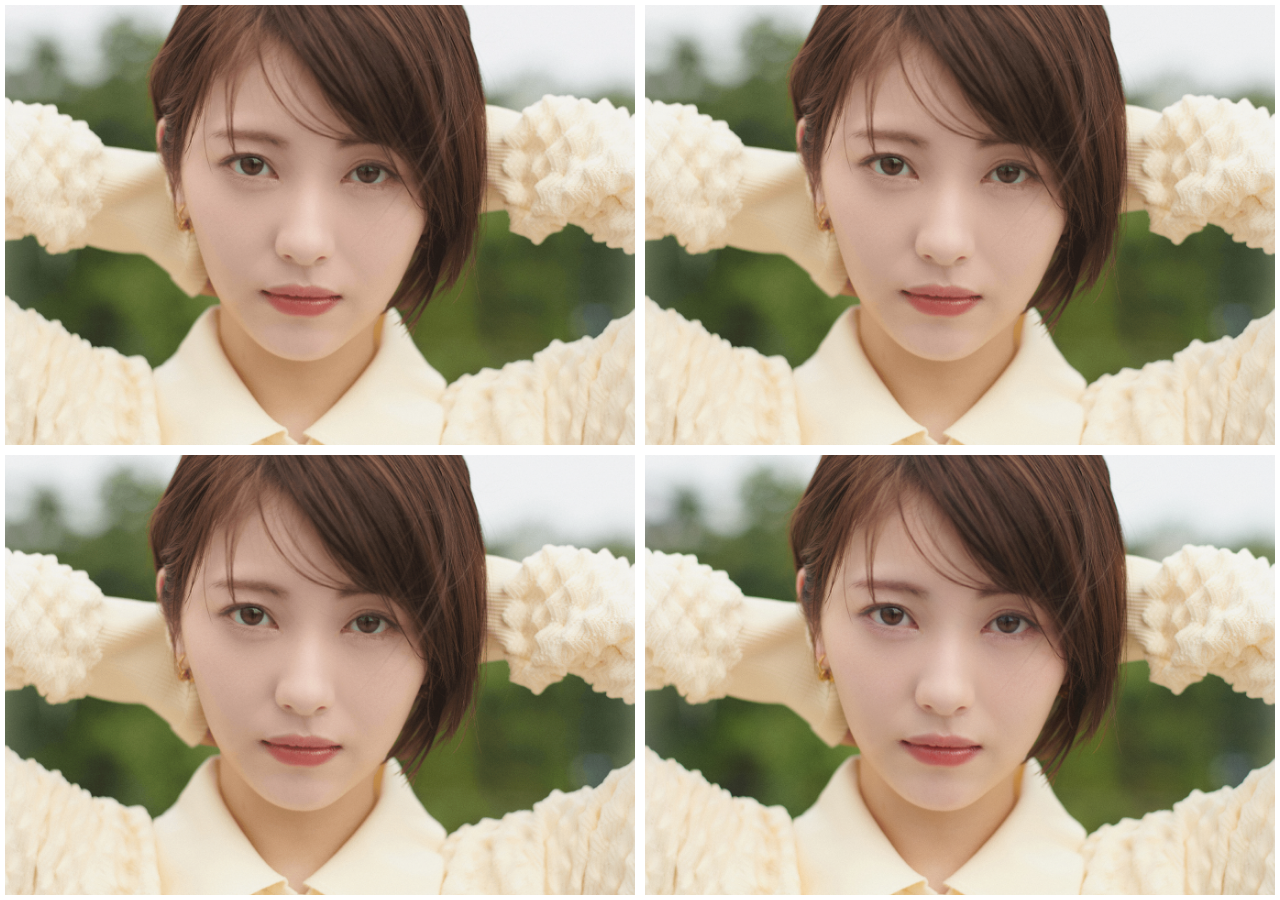
==== index.html @ 72a7ff9a "init" ====
<html>

<head>
  <title>WEBP vs PNG vs JPEG</title>
  <style>
    * {
      margin: 0;
      padding: 0;
      box-sizing: border-box;
    }

    body,
    html {
      height: 100%;
      overflow: hidden;
    }

    .container {
      display: flex;
      flex-wrap: wrap;
      width: 100%;
      height: 100%;
    }

    .box {
      flex: 1 1 50%;
      display: flex;
      justify-content: center;
      align-items: center;
      overflow: hidden;
      padding: 5px;
    }

    .box img {
      width: 100%;
      height: 100%;
      object-fit: cover;
    }
  </style>
</head>

<body>
  <div class="container">
    <div class="box"><img src="images/webp/1.webp" alt="1.webp"></div>
    <div class="box"><img src="images/png/1.png" alt="1.png"></div>
    <div class="box"><img src="images/jpg-baseline/1.jpg" alt="1.jpg"></div>
    <div class="box"><img src="images/jpg-progressive/1.jpg" alt="1.jpg"></div>
  </div>
</body>

</html>
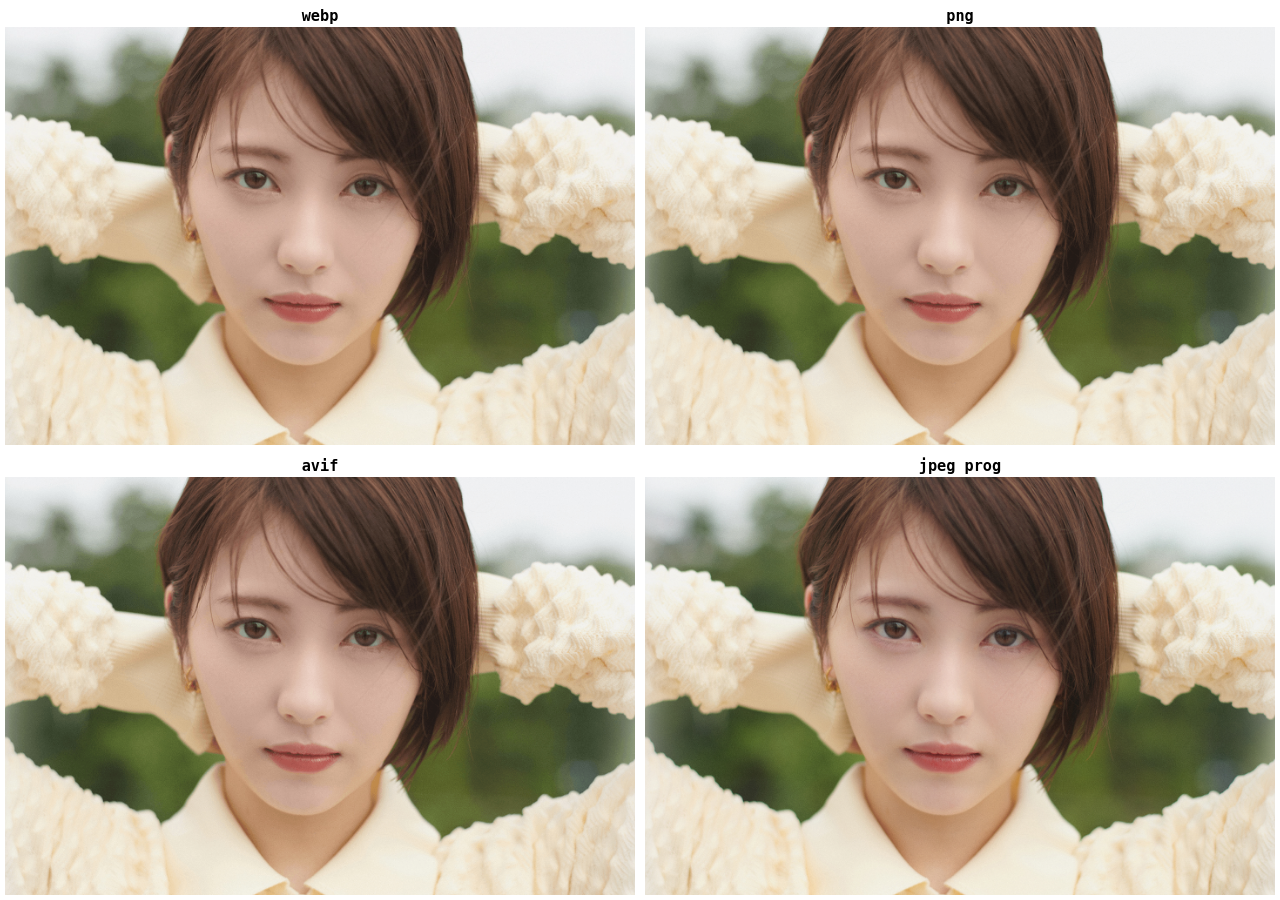
==== commit d527a569: "add avif" ====
--- a/index.html
+++ b/index.html
@@ -1,12 +1,14 @@
 <html>
 
 <head>
-  <title>WEBP vs PNG vs JPEG</title>
+  <meta http-equiv="cache-control" content="no-cache, no-store">
+  <title>WEBP vs PNG vs AVIF vs JPEG</title>
   <style>
     * {
       margin: 0;
       padding: 0;
       box-sizing: border-box;
+      font-family: monospace;
     }
 
     body,
@@ -24,6 +26,7 @@
 
     .box {
       flex: 1 1 50%;
+      flex-flow: column;
       display: flex;
       justify-content: center;
       align-items: center;
@@ -36,15 +39,31 @@
       height: 100%;
       object-fit: cover;
     }
+
+    .box h3 {
+      padding: 2px;
+    }
   </style>
 </head>
 
 <body>
   <div class="container">
-    <div class="box"><img src="images/webp/1.webp" alt="1.webp"></div>
-    <div class="box"><img src="images/png/1.png" alt="1.png"></div>
-    <div class="box"><img src="images/jpg-baseline/1.jpg" alt="1.jpg"></div>
-    <div class="box"><img src="images/jpg-progressive/1.jpg" alt="1.jpg"></div>
+    <div class="box">
+      <h3>webp</h3>
+      <img src="images/webp/1.webp" alt="a webp picture">
+    </div>
+    <div class="box">
+      <h3>png</h3>
+      <img src="images/png/1.png" alt="a png picture">
+    </div>
+    <div class="box">
+      <h3>avif</h3>
+      <img src="images/avif/1.avif" alt="an avif picture">
+    </div>
+    <div class="box">
+      <h3>jpeg prog</h3>
+      <img src="images/jpg-progressive/1.jpg" alt="a jpg picture">
+    </div>
   </div>
 </body>
 
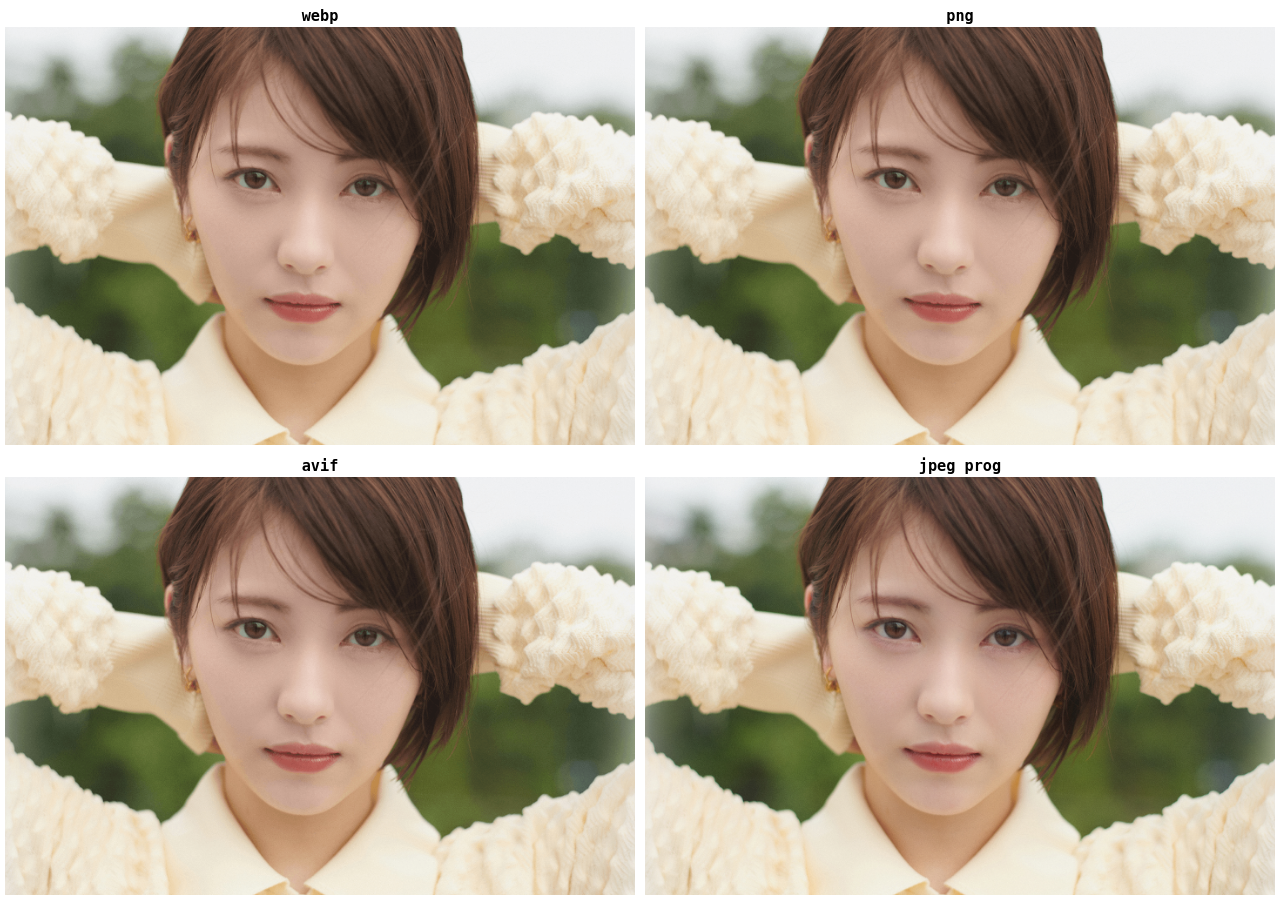
==== commit 53fead6d: "add jxl" ====
--- a/index.html
+++ b/index.html
@@ -3,6 +3,7 @@
 <head>
   <meta http-equiv="cache-control" content="no-cache, no-store">
   <title>WEBP vs PNG vs AVIF vs JPEG</title>
+  <link rel="icon" href="images/favicon.ico" />
   <style>
     * {
       margin: 0;
@@ -34,7 +35,7 @@
       padding: 5px;
     }
 
-    .box img {
+    .box img,picture {
       width: 100%;
       height: 100%;
       object-fit: cover;
@@ -62,7 +63,10 @@
     </div>
     <div class="box">
       <h3>jpeg prog</h3>
-      <img src="images/jpg-progressive/1.jpg" alt="a jpg picture">
+      <picture>
+        <source srcset="images/jpg/1_p.jxl" type="image/jxl">
+        <img src="images/jpg/1_p.jpg" alt="a jpg picture">
+      </picture>
     </div>
   </div>
 </body>
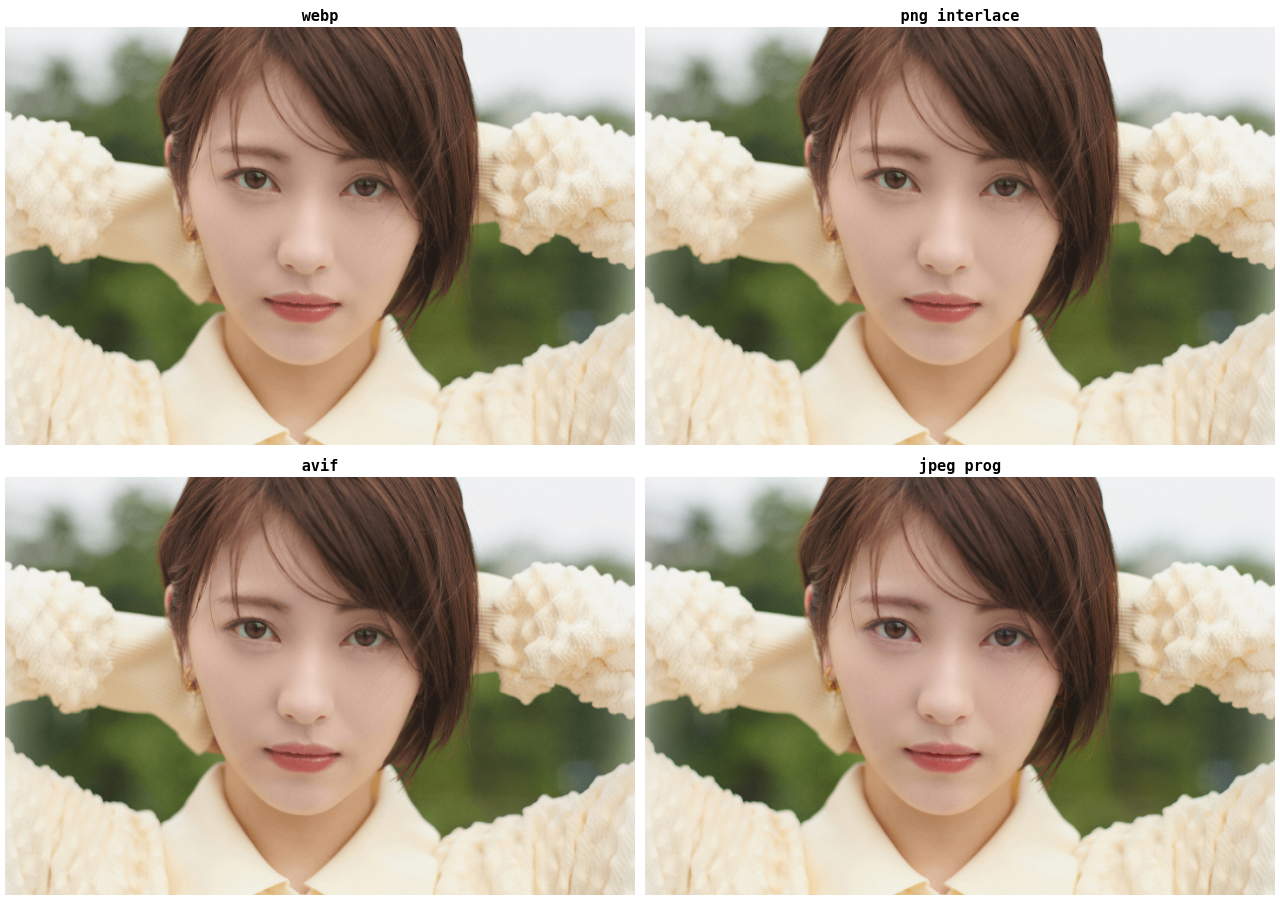
==== commit 717c1ee2: "add interlace png" ====
--- a/index.html
+++ b/index.html
@@ -54,8 +54,8 @@
       <img src="images/webp/1.webp" alt="a webp picture">
     </div>
     <div class="box">
-      <h3>png</h3>
-      <img src="images/png/1.png" alt="a png picture">
+      <h3>png interlace</h3>
+      <img src="images/png/1_i.png" alt="a png picture">
     </div>
     <div class="box">
       <h3>avif</h3>
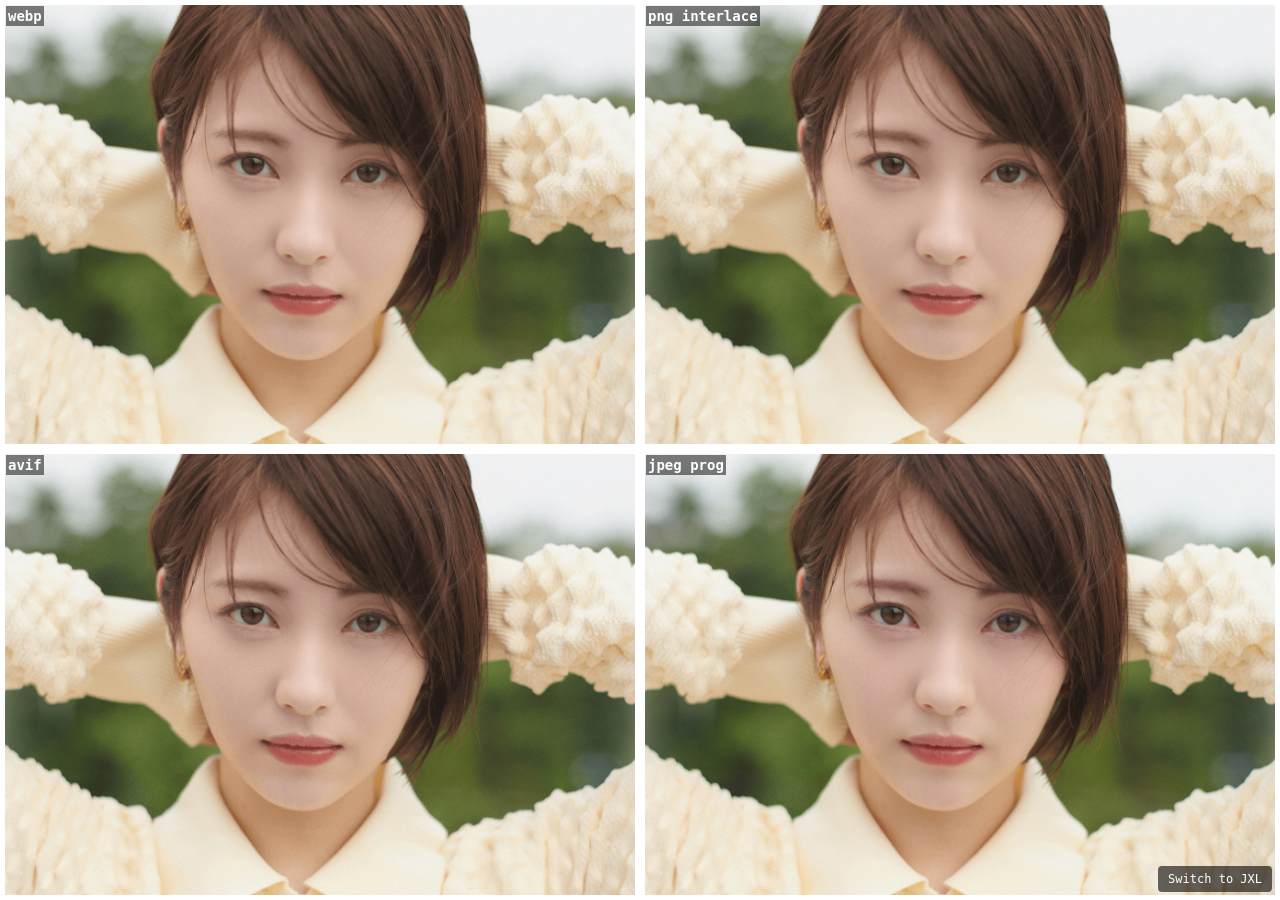
==== commit 3c198546: "update" ====
--- a/index.html
+++ b/index.html
@@ -1,9 +1,10 @@
+<!DOCTYPE html>
 <html>
 
 <head>
   <meta http-equiv="cache-control" content="no-cache, no-store">
-  <title>WEBP vs PNG vs AVIF vs JPEG</title>
   <link rel="icon" href="images/favicon.ico" />
+  <title>WEBP vs PNG vs AVIF vs JPEG/JXL</title>
   <style>
     * {
       margin: 0;
@@ -33,9 +34,11 @@
       align-items: center;
       overflow: hidden;
       padding: 5px;
+      position: relative;
     }
 
-    .box img,picture {
+    .box img,
+    picture {
       width: 100%;
       height: 100%;
       object-fit: cover;
@@ -43,6 +46,29 @@
 
     .box h3 {
       padding: 2px;
+      position: absolute;
+      top: 6px;
+      left: 6px;
+      background: rgba(0, 0, 0, 0.5);
+      color: #fff;
+      font-size: 14px;
+    }
+
+    .toggle-btn {
+      position: absolute;
+      bottom: 8px;
+      right: 8px;
+      padding: 6px 10px;
+      font-size: 12px;
+      cursor: pointer;
+      border: none;
+      border-radius: 4px;
+      background: rgba(0, 0, 0, 0.6);
+      color: #fff;
+    }
+
+    .toggle-btn:hover {
+      background: rgba(0, 0, 0, 0.8);
     }
   </style>
 </head>
@@ -61,14 +87,55 @@
       <h3>avif</h3>
       <img src="images/avif/1.avif" alt="an avif picture">
     </div>
-    <div class="box">
-      <h3>jpeg prog</h3>
+    <div class="box" id="jpegBox">
+      <h3 id="jpegTitle">jpeg prog</h3>
       <picture>
-        <source srcset="images/jpg/1_p.jxl" type="image/jxl">
-        <img src="images/jpg/1_p.jpg" alt="a jpg picture">
+        <source id="jxlSource" srcset="images/jpg/1_p.jxl" type="image/jxl">
+        <img id="jpegImg" src="images/jpg/1_p.jpg" alt="a jpg picture">
       </picture>
+      <button class="toggle-btn" id="toggleBtn">Switch to JXL</button>
     </div>
   </div>
+
+  <script>
+    const box = document.getElementById("jpegBox");
+    const title = document.getElementById("jpegTitle");
+    const img = document.getElementById("jpegImg");
+    const source = document.getElementById("jxlSource");
+    const btn = document.getElementById("toggleBtn");
+
+    let useJXL = false;
+
+    function updateTitleAndButton() {
+      if (useJXL) {
+        title.textContent = "jxl prog";
+        btn.textContent = "Switch to JPEG";
+      } else {
+        title.textContent = "jpeg prog";
+        btn.textContent = "Switch to JXL";
+      }
+    }
+
+    btn.addEventListener("click", () => {
+      useJXL = !useJXL;
+
+      if (useJXL) {
+        // Force using JXL
+        source.srcset = "images/jpg/1_p.jxl";
+        img.src = "images/jpg/1_p.jxl";
+      } else {
+        // Switch back to JPEG
+        source.srcset = "";
+        img.src = "images/jpg/1_p.jpg";
+      }
+
+      updateTitleAndButton();
+    });
+
+    // Sync initial state
+    updateTitleAndButton();
+  </script>
+
 </body>
 
 </html>
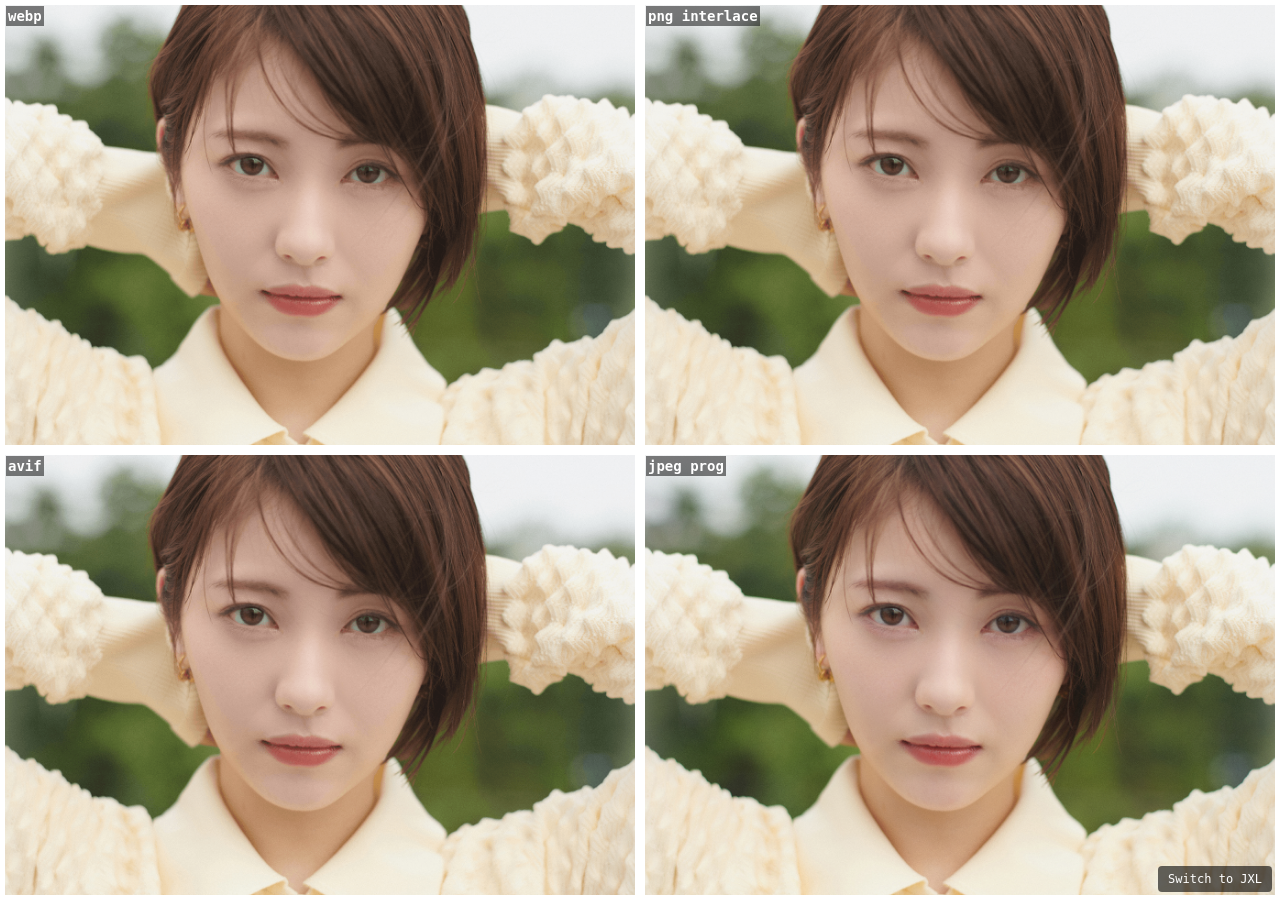
==== commit 435deb4d: "load fixes" ====
--- a/index.html
+++ b/index.html
@@ -37,8 +37,7 @@
       position: relative;
     }
 
-    .box img,
-    picture {
+    .box img {
       width: 100%;
       height: 100%;
       object-fit: cover;
@@ -89,24 +88,19 @@
     </div>
     <div class="box" id="jpegBox">
       <h3 id="jpegTitle">jpeg prog</h3>
-      <picture>
-        <source id="jxlSource" srcset="images/jpg/1_p.jxl" type="image/jxl">
-        <img id="jpegImg" src="images/jpg/1_p.jpg" alt="a jpg picture">
-      </picture>
+      <img id="jpegImg" src="images/jpg/1_p.jpg" alt="a picture">
       <button class="toggle-btn" id="toggleBtn">Switch to JXL</button>
     </div>
   </div>
 
   <script>
-    const box = document.getElementById("jpegBox");
     const title = document.getElementById("jpegTitle");
     const img = document.getElementById("jpegImg");
-    const source = document.getElementById("jxlSource");
     const btn = document.getElementById("toggleBtn");
 
     let useJXL = false;
 
-    function updateTitleAndButton() {
+    function updateUI() {
       if (useJXL) {
         title.textContent = "jxl prog";
         btn.textContent = "Switch to JPEG";
@@ -119,21 +113,20 @@
     btn.addEventListener("click", () => {
       useJXL = !useJXL;
 
-      if (useJXL) {
-        // Force using JXL
-        source.srcset = "images/jpg/1_p.jxl";
-        img.src = "images/jpg/1_p.jxl";
-      } else {
-        // Switch back to JPEG
-        source.srcset = "";
-        img.src = "images/jpg/1_p.jpg";
-      }
+      const base = useJXL
+        ? "images/jpg/1_p.jxl"
+        : "images/jpg/1_p.jpg";
 
-      updateTitleAndButton();
+      // Add a cache buster to force reload
+      const url = base + "?nocache=" + Date.now();
+
+      img.src = url;
+
+      updateUI();
     });
 
-    // Sync initial state
-    updateTitleAndButton();
+    // Initial state
+    updateUI();
   </script>
 
 </body>
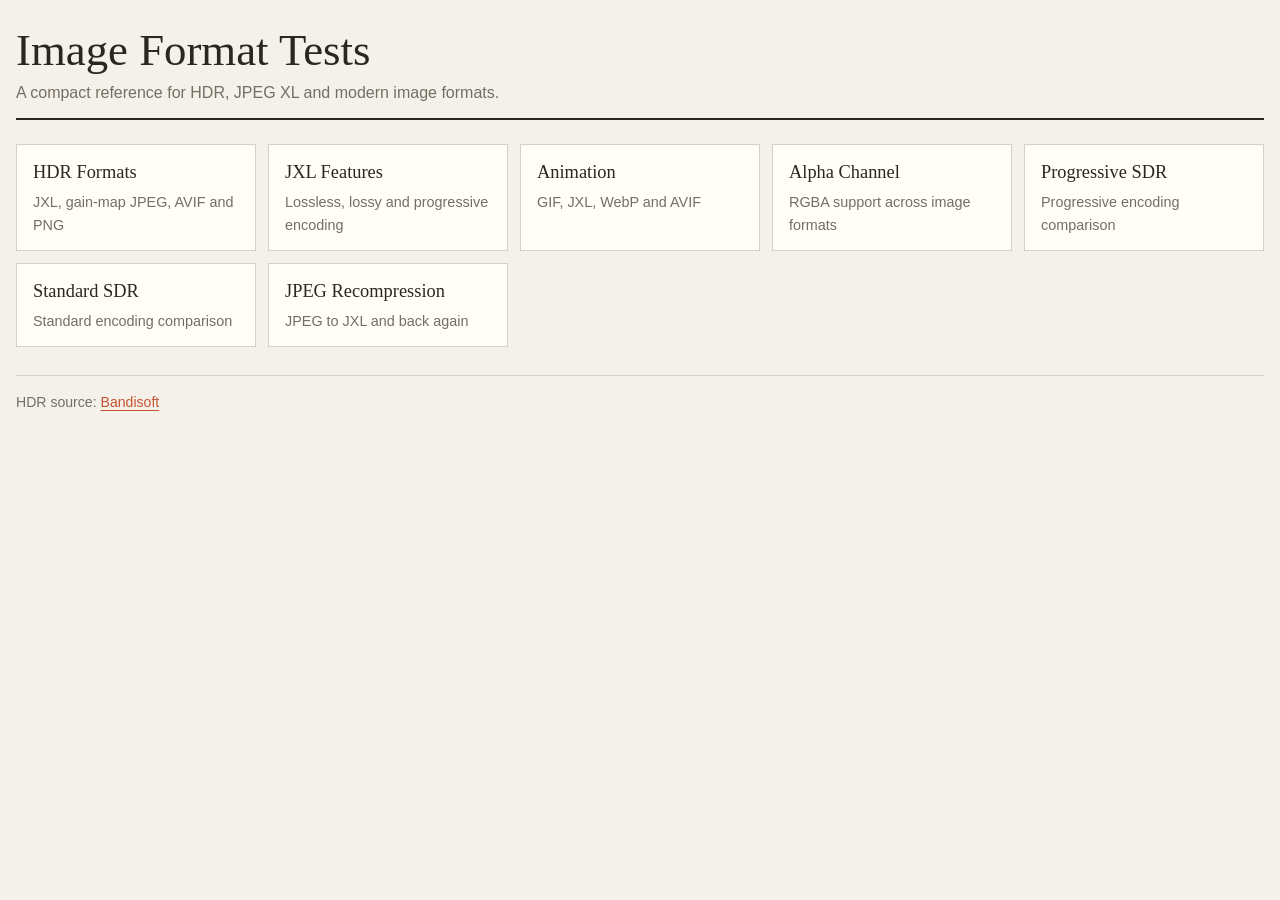
==== commit c3303685: "update" ====
--- a/index.html
+++ b/index.html
@@ -1,134 +1,58 @@
-<!DOCTYPE html>
-<html>
+<!doctype html>
+<html lang="en">
 
 <head>
-  <meta http-equiv="cache-control" content="no-cache, no-store">
-  <link rel="icon" href="images/favicon.ico" />
-  <title>WEBP vs PNG vs AVIF vs JPEG/JXL</title>
-  <style>
-    * {
-      margin: 0;
-      padding: 0;
-      box-sizing: border-box;
-      font-family: monospace;
-    }
-
-    body,
-    html {
-      height: 100%;
-      overflow: hidden;
-    }
-
-    .container {
-      display: flex;
-      flex-wrap: wrap;
-      width: 100%;
-      height: 100%;
-    }
-
-    .box {
-      flex: 1 1 50%;
-      flex-flow: column;
-      display: flex;
-      justify-content: center;
-      align-items: center;
-      overflow: hidden;
-      padding: 5px;
-      position: relative;
-    }
-
-    .box img {
-      width: 100%;
-      height: 100%;
-      object-fit: cover;
-    }
-
-    .box h3 {
-      padding: 2px;
-      position: absolute;
-      top: 6px;
-      left: 6px;
-      background: rgba(0, 0, 0, 0.5);
-      color: #fff;
-      font-size: 14px;
-    }
-
-    .toggle-btn {
-      position: absolute;
-      bottom: 8px;
-      right: 8px;
-      padding: 6px 10px;
-      font-size: 12px;
-      cursor: pointer;
-      border: none;
-      border-radius: 4px;
-      background: rgba(0, 0, 0, 0.6);
-      color: #fff;
-    }
-
-    .toggle-btn:hover {
-      background: rgba(0, 0, 0, 0.8);
-    }
-  </style>
+    <meta charset="UTF-8">
+    <meta name="viewport" content="width=device-width, initial-scale=1.0">
+    <title>Image Format Tests</title>
+    <link rel="stylesheet" href="styles.css">
 </head>
 
 <body>
-  <div class="container">
-    <div class="box">
-      <h3>webp</h3>
-      <img src="images/webp/1.webp" alt="a webp picture">
-    </div>
-    <div class="box">
-      <h3>png interlace</h3>
-      <img src="images/png/1_i.png" alt="a png picture">
-    </div>
-    <div class="box">
-      <h3>avif</h3>
-      <img src="images/avif/1.avif" alt="an avif picture">
-    </div>
-    <div class="box" id="jpegBox">
-      <h3 id="jpegTitle">jpeg prog</h3>
-      <img id="jpegImg" src="images/jpg/1_p.jpg" alt="a picture">
-      <button class="toggle-btn" id="toggleBtn">Switch to JXL</button>
-    </div>
-  </div>
+    <main>
+        <header>
+            <div>
+                <h1>Image Format Tests</h1>
+                <p class="intro">A compact reference for HDR, JPEG XL and modern image formats.</p>
+            </div>
+        </header>
 
-  <script>
-    const title = document.getElementById("jpegTitle");
-    const img = document.getElementById("jpegImg");
-    const btn = document.getElementById("toggleBtn");
+        <nav class="category-list" aria-label="Image test categories">
+            <a class="category-link" href="pages/hdr.html">
+                <strong>HDR Formats</strong>
+                <span>JXL, gain-map JPEG, AVIF and PNG</span>
+            </a>
+            <a class="category-link" href="pages/jxl-features.html">
+                <strong>JXL Features</strong>
+                <span>Lossless, lossy and progressive encoding</span>
+            </a>
+            <a class="category-link" href="pages/animation.html">
+                <strong>Animation</strong>
+                <span>GIF, JXL, WebP and AVIF</span>
+            </a>
+            <a class="category-link" href="pages/alpha.html">
+                <strong>Alpha Channel</strong>
+                <span>RGBA support across image formats</span>
+            </a>
+            <a class="category-link" href="pages/sdr-comparison.html">
+                <strong>Progressive SDR</strong>
+                <span>Progressive encoding comparison</span>
+            </a>
+            <a class="category-link" href="pages/sdr-standard-comparison.html">
+                <strong>Standard SDR</strong>
+                <span>Standard encoding comparison</span>
+            </a>
+            <a class="category-link" href="pages/jpeg-recompression.html">
+                <strong>JPEG Recompression</strong>
+                <span>JPEG to JXL and back again</span>
+            </a>
+        </nav>
 
-    let useJXL = false;
-
-    function updateUI() {
-      if (useJXL) {
-        title.textContent = "jxl prog";
-        btn.textContent = "Switch to JPEG";
-      } else {
-        title.textContent = "jpeg prog";
-        btn.textContent = "Switch to JXL";
-      }
-    }
-
-    btn.addEventListener("click", () => {
-      useJXL = !useJXL;
-
-      const base = useJXL
-        ? "images/jpg/1_p.jxl"
-        : "images/jpg/1_p.jpg";
-
-      // Add a cache buster to force reload
-      const url = base + "?nocache=" + Date.now();
-
-      img.src = url;
-
-      updateUI();
-    });
-
-    // Initial state
-    updateUI();
-  </script>
-
+        <footer>
+            HDR source: <a href="https://en.bandisoft.com/bandiview/help/hdr-samples/" target="_blank"
+                rel="noreferrer">Bandisoft</a>
+        </footer>
+    </main>
 </body>
 
 </html>
--- a/styles.css
+++ b/styles.css
@@ -0,0 +1,249 @@
+:root {
+    color-scheme: light;
+    --background: #f4f1eb;
+    --surface: #fffdf8;
+    --surface-alt: #ebe6dc;
+    --border: #d8d0c3;
+    --text: #292721;
+    --muted: #756e63;
+    --accent: #c4542d;
+    --accent-soft: #f3d8c9;
+}
+
+* {
+    box-sizing: border-box;
+}
+
+body {
+    margin: 0;
+    background: var(--background);
+    color: var(--text);
+    font-family: "Segoe UI", sans-serif;
+    line-height: 1.45;
+}
+
+main {
+    width: min(1280px, calc(100% - 32px));
+    margin: 0 auto;
+    padding: 28px 0 40px;
+}
+
+header {
+    display: flex;
+    align-items: end;
+    justify-content: space-between;
+    gap: 24px;
+    margin-bottom: 24px;
+    padding-bottom: 14px;
+    border-bottom: 2px solid var(--text);
+}
+
+h1,
+h2,
+p {
+    margin-top: 0;
+}
+
+h1,
+h2 {
+    font-family: Georgia, serif;
+    font-weight: 500;
+    letter-spacing: 0;
+}
+
+h1 {
+    margin-bottom: 8px;
+    font-size: clamp(1.8rem, 4vw, 2.8rem);
+    line-height: 1;
+}
+
+h2 {
+    margin-bottom: 8px;
+    font-size: 1.5rem;
+}
+
+.intro,
+.description,
+.card-meta,
+footer,
+.back-link {
+    color: var(--muted);
+}
+
+.intro {
+    max-width: 560px;
+    margin-bottom: 0;
+}
+
+.back-link,
+a {
+    color: var(--accent);
+}
+
+a {
+    text-decoration-thickness: 1px;
+    text-underline-offset: 3px;
+}
+
+.back-link {
+    white-space: nowrap;
+}
+
+.category-list {
+    display: grid;
+    grid-template-columns: repeat(auto-fit, minmax(240px, 1fr));
+    gap: 12px;
+}
+
+.category-link {
+    display: block;
+    padding: 14px 16px;
+    border: 1px solid var(--border);
+    background: var(--surface);
+    color: var(--text);
+    text-decoration: none;
+}
+
+.category-link:hover,
+.category-link:focus-visible {
+    border-color: var(--accent);
+    background: var(--accent-soft);
+}
+
+.category-link strong {
+    display: block;
+    margin-bottom: 4px;
+    font-family: Georgia, serif;
+    font-size: 1.15rem;
+    font-weight: 500;
+}
+
+.category-link span {
+    color: var(--muted);
+    font-size: 0.9rem;
+}
+
+.section-heading {
+    display: flex;
+    align-items: start;
+    justify-content: space-between;
+    gap: 20px;
+    margin-bottom: 16px;
+}
+
+.description {
+    max-width: 720px;
+    margin-bottom: 18px;
+}
+
+.grid {
+    display: grid;
+    grid-template-columns: repeat(auto-fit, minmax(180px, 1fr));
+    gap: 10px;
+}
+
+.compare-grid {
+    grid-template-columns: repeat(auto-fit, minmax(170px, 1fr));
+}
+
+.card {
+    min-width: 0;
+    overflow: hidden;
+    border: 1px solid var(--border);
+    background: var(--surface);
+}
+
+.card-header,
+.info {
+    padding: 10px 12px;
+}
+
+.card-header {
+    min-height: 66px;
+    border-bottom: 1px solid var(--border);
+}
+
+.card-title {
+    font-weight: 700;
+}
+
+.card-meta {
+    margin-top: 3px;
+    font-size: 0.88rem;
+}
+
+.media {
+    display: grid;
+    min-height: 170px;
+    padding: 10px;
+    place-items: center;
+    background-color: var(--surface-alt);
+    background-image: linear-gradient(45deg, rgba(255, 255, 255, 0.35) 25%, transparent 25%, transparent 75%, rgba(255, 255, 255, 0.35) 75%);
+    background-size: 24px 24px;
+}
+
+img {
+    display: block;
+    width: auto;
+    max-width: 100%;
+    max-height: 360px;
+}
+
+.info {
+    border-top: 1px solid var(--border);
+    color: var(--muted);
+    font-size: 0.82rem;
+}
+
+code {
+    color: var(--accent);
+    overflow-wrap: anywhere;
+}
+
+.file-size {
+    display: block;
+    margin-top: 5px;
+    color: var(--text);
+}
+
+.badge {
+    display: inline-block;
+    margin-top: 8px;
+    padding: 2px 7px;
+    background: var(--accent-soft);
+    color: var(--accent);
+    font-size: 0.75rem;
+}
+
+.dynamic-range-toggle {
+    display: inline-flex;
+    align-items: center;
+    gap: 7px;
+    color: var(--muted);
+    font-size: 0.9rem;
+    white-space: nowrap;
+}
+
+.dynamic-range-toggle input {
+    accent-color: var(--accent);
+}
+
+footer {
+    margin-top: 28px;
+    padding-top: 16px;
+    border-top: 1px solid var(--border);
+    font-size: 0.88rem;
+}
+
+@media (max-width: 640px) {
+    main {
+        width: min(100% - 24px, 1180px);
+        padding-top: 20px;
+    }
+
+    header,
+    .section-heading {
+        align-items: start;
+        flex-direction: column;
+    }
+}
